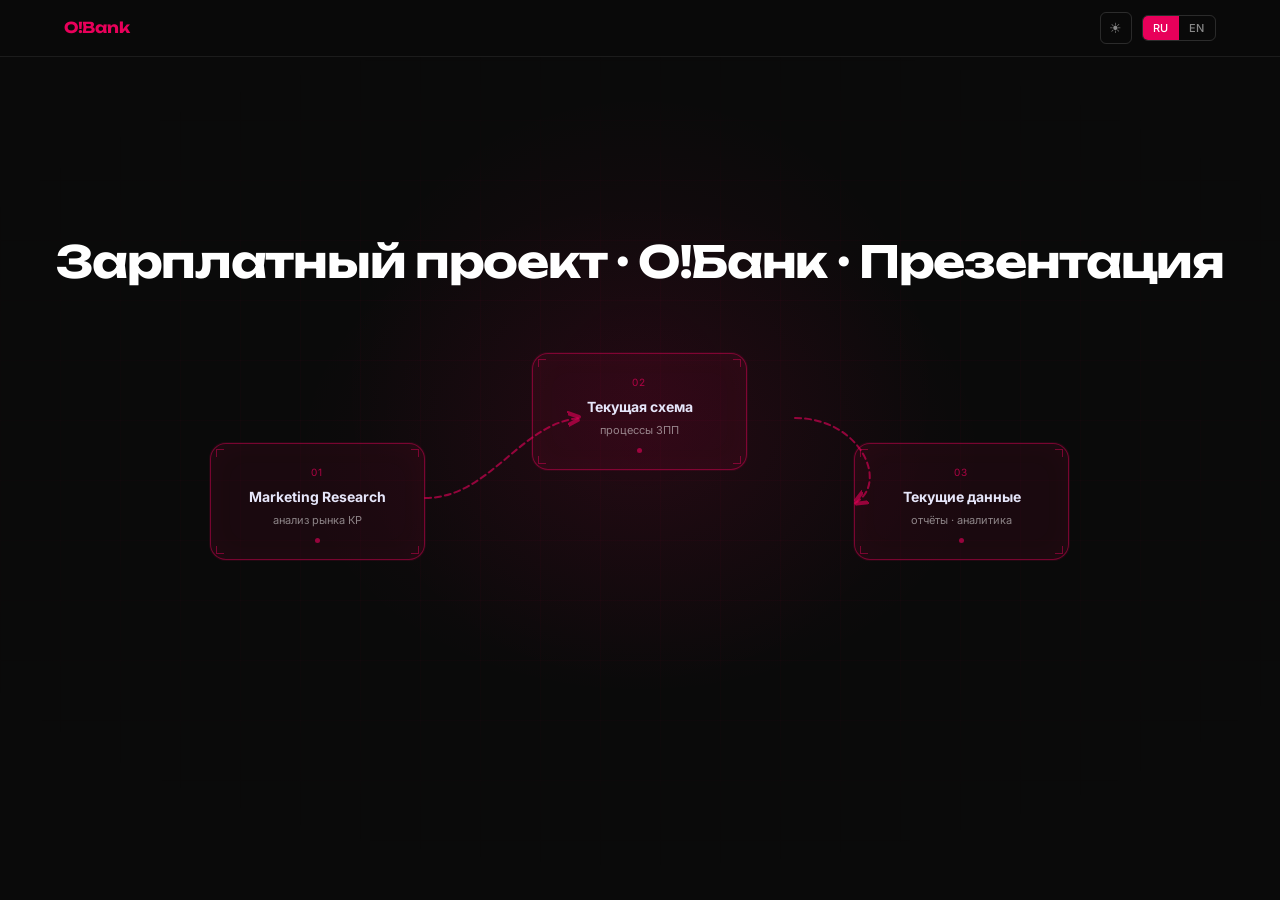
==== index.html @ 9a0919e8 "Update index.html" ====
<!DOCTYPE html>
<html lang="ru">
<head>
  <meta charset="UTF-8">
  <meta name="viewport" content="width=device-width, initial-scale=1.0">
  <title>О!Банк — Зарплатный проект</title>
  <link rel="stylesheet" href="style.css">
  <link rel="preconnect" href="https://fonts.googleapis.com">
  <link href="https://fonts.googleapis.com/css2?family=Unbounded:wght@400;500;700&family=Inter:wght@300;400;500&display=swap" rel="stylesheet">
</head>
<body>

<nav class="nav" id="nav">
  <div class="nav-inner">
    <a href="index.html" class="nav-logo">O!Bank</a>
    <div class="nav-controls">
      <button class="theme-btn" onclick="toggleTheme()" title="Toggle theme">
        <span class="theme-icon-dark">☀</span>
        <span class="theme-icon-light">☾</span>
      </button>
      <div class="lang-toggle">
        <button class="lang-btn active" data-lang="ru">RU</button>
        <button class="lang-btn" data-lang="en">EN</button>
      </div>
    </div>
  </div>
</nav>

<section class="hero" id="hero">
  <div class="hero-bg-grid"></div>
  <div class="holo-glow-bg"></div>

  <div class="holo-header">
    <h1 class="hero-title"
      data-ru="Зарплатный проект · О!Банк · Презентация"
      data-en="Payroll Project · O!Bank · Presentation">
      Зарплатный проект · О!Банк · Презентация
    </h1>
  </div>

  <div class="holo-canvas" style="width:860px;max-width:calc(100vw - 48px);height:340px;">
    <svg class="holo-svg" viewBox="0 0 860 340" preserveAspectRatio="xMidYMid meet">
      <defs>
        <marker id="harr" markerWidth="8" markerHeight="8" refX="6" refY="4" orient="auto">
          <path d="M0,1 L7,4 L0,7" stroke="rgba(232,0,90,0.7)" stroke-width="1.2" fill="none"/>
        </marker>
      </defs>
      <!-- 01 → 02 -->
      <path d="M 215,155 C 280,155 310,80 370,75"
            stroke="rgba(232,0,90,0.3)" stroke-width="1" fill="none" marker-end="url(#harr)"/>
      <!-- 02 → 03 -->
      <path d="M 585,75 C 650,75 680,140 645,160"
            stroke="rgba(232,0,90,0.3)" stroke-width="1" fill="none" marker-end="url(#harr)"/>
    </svg>

    <!-- 01 Marketing Research -->
    <div class="hc" onclick="location.href='marketing.html'" style="left:0px;top:100px;width:215px;">
      <div class="hc-scan"></div>
      <div class="hc-c hc-ctl"></div><div class="hc-c hc-ctr"></div>
      <div class="hc-c hc-cbl"></div><div class="hc-c hc-cbr"></div>
      <div class="hc-num">01</div>
      <div class="hc-title" data-ru="Marketing Research" data-en="Marketing Research">Marketing Research</div>
      <div class="hc-sub" data-ru="анализ рынка КР" data-en="market analysis">анализ рынка КР</div>
      <div class="hc-dot"></div>
    </div>

    <!-- 02 Текущая схема -->
    <div class="hc" onclick="location.href='scheme.html'" style="left:322px;top:10px;width:215px;">
      <div class="hc-scan"></div>
      <div class="hc-c hc-ctl"></div><div class="hc-c hc-ctr"></div>
      <div class="hc-c hc-cbl"></div><div class="hc-c hc-cbr"></div>
      <div class="hc-num">02</div>
      <div class="hc-title" data-ru="Текущая схема" data-en="Current Scheme">Текущая схема</div>
      <div class="hc-sub" data-ru="процессы ЗПП" data-en="payroll processes">процессы ЗПП</div>
      <div class="hc-dot" style="animation-delay:0.6s"></div>
    </div>

    <!-- 03 Текущие данные -->
    <div class="hc" onclick="location.href='current_data.html'" style="left:644px;top:100px;width:215px;">
      <div class="hc-scan"></div>
      <div class="hc-c hc-ctl"></div><div class="hc-c hc-ctr"></div>
      <div class="hc-c hc-cbl"></div><div class="hc-c hc-cbr"></div>
      <div class="hc-num">03</div>
      <div class="hc-title" data-ru="Текущие данные" data-en="Current Data">Текущие данные</div>
      <div class="hc-sub" data-ru="отчёты · аналитика" data-en="reports · analytics">отчёты · аналитика</div>
      <div class="hc-dot" style="animation-delay:1.2s"></div>
    </div>

  </div>
</section>

<script src="main.js"></script>
</body>
</html>
---- style.css ----
*, *::before, *::after { box-sizing: border-box; margin: 0; padding: 0; }

:root {
  --pink: #E8005A;
  --pink-dim: #b8004a;
  --dark: #0A0A0A;
  --dark2: #111111;
  --dark3: #1a1a1a;
  --gray: #888;
  --gray-light: #aaa;
  --border: rgba(255,255,255,0.08);
  --border-light: rgba(255,255,255,0.14);
  --green: #34d399;
  --green-soft: rgba(52,211,153,0.13);
  --green-border: rgba(52,211,153,0.35);
  --green-text: #6ee7b7;
  --orange: #f97316;
  --orange-soft: rgba(249,115,22,0.13);
  --orange-border: rgba(249,115,22,0.35);
  --orange-text: #fb923c;
  --font-display: 'Unbounded', sans-serif;
  --font-body: 'Inter', sans-serif;
  --radius: 12px;
  --radius-sm: 8px;
  --trans: 0.25s ease;
}

html { scroll-behavior: smooth; }
body { background: var(--dark); color: #e0e0e0; font-family: var(--font-body); font-size: 14px; line-height: 1.6; -webkit-font-smoothing: antialiased; transition: background 0.3s ease, color 0.3s ease; }

/* ===== LIGHT MODE ===== */
body.light-mode { background: #f0f0f2; color: #1a1a1a; }
body.light-mode .nav { background: rgba(255,255,255,0.92); border-bottom-color: rgba(0,0,0,0.1); }
body.light-mode .nav-logo { color: var(--pink); }
body.light-mode .lang-toggle { border-color: rgba(0,0,0,0.15); }
body.light-mode .lang-btn { color: #666; }
body.light-mode .lang-btn.active { background: var(--pink); color: #fff; }
body.light-mode .theme-btn { color: #555; border-color: rgba(0,0,0,0.15); }
body.light-mode .theme-btn:hover { color: #1a1a1a; border-color: rgba(0,0,0,0.3); }
body.light-mode .theme-icon-dark { display: none; }
body.light-mode .theme-icon-light { display: inline; }
body.light-mode .section { border-top-color: rgba(0,0,0,0.08); }
body.light-mode .section-title { color: #1a1a1a; }
body.light-mode .section-desc { color: #666; }
body.light-mode .section-num { color: var(--pink); }
body.light-mode .section-name { color: #888; }
body.light-mode .filter-btn { background: #fff; border-color: rgba(0,0,0,0.12); color: #555; }
body.light-mode .filter-btn:hover { border-color: rgba(0,0,0,0.25); color: #1a1a1a; }
body.light-mode .filter-btn.active { background: rgba(0,0,0,0.06); color: #1a1a1a; }
body.light-mode .sum-card { background: #ffffff; border-color: rgba(0,0,0,0.08); }
body.light-mode .sum-card-num { color: #1a1a1a; }
body.light-mode .sum-card-label { color: #888; }
body.light-mode .table-wrap { background: #ffffff; border-color: rgba(0,0,0,0.1); }
body.light-mode .compare-table th { background: rgba(0,0,0,0.02); color: #888; }
body.light-mode .compare-table th.th-ob { background: rgba(232,0,90,0.04); color: var(--pink); }
body.light-mode .compare-table td { color: #333; border-bottom-color: rgba(0,0,0,0.06); }
body.light-mode .td-param { color: #1a1a1a; }
body.light-mode .td-ob { background: rgba(232,0,90,0.03); color: #1a1a1a; border-left-color: rgba(232,0,90,0.2); }
body.light-mode .row-divider .td-divider { background: rgba(0,0,0,0.02); border-top-color: rgba(0,0,0,0.06); color: #999; }
body.light-mode .placeholder-msg { border-color: rgba(0,0,0,0.12); color: #999; }
body.light-mode .data-note { color: #999; }
body.light-mode .swift-body { background: rgba(232,0,90,0.01); }
body.light-mode .swift-codes-row { border-bottom-color: rgba(0,0,0,0.08); color: #888; }
body.light-mode .swift-codes-row b { color: #333; }
body.light-mode .swift-table th { background: rgba(0,0,0,0.02); color: #888; }
body.light-mode .swift-table td { color: #555; border-bottom-color: rgba(0,0,0,0.05); }
body.light-mode .swift-table td.td-ob { background: rgba(232,0,90,0.03); color: #333; }
body.light-mode .swift-table small { color: #999; }
body.light-mode .swift-none { color: #ccc !important; }
body.light-mode .row-swift:hover td { background: rgba(0,0,0,0.02) !important; }
body.light-mode .mode-advantage td.cell-best:not(.x) { text-shadow: none; color: #0a6640 !important; }
body.light-mode .mode-growth td:not(.cell-best):not(.td-param):not(.td-divider) { text-shadow: none; color: #7c3010 !important; }
body.light-mode .btn-nav { background: var(--pink) !important; }

.theme-icon-light { display: none; }
.theme-icon-dark { display: inline; }
body.light-mode .theme-icon-dark { display: none; }
body.light-mode .theme-icon-light { display: inline; }

/* ===== NAV ===== */
.nav { position: fixed; top: 0; left: 0; right: 0; z-index: 100; background: rgba(10,10,10,0.88); backdrop-filter: blur(16px); border-bottom: 0.5px solid var(--border); transition: all var(--trans); }
.nav.scrolled { border-bottom-color: var(--border-light); }
.nav-inner { max-width: 1200px; margin: 0 auto; padding: 0 24px; height: 56px; display: flex; align-items: center; justify-content: space-between; }
.nav-logo { font-family: var(--font-display); font-size: 15px; font-weight: 700; color: var(--pink); text-decoration: none; letter-spacing: -0.02em; }
.nav-controls { display: flex; align-items: center; gap: 10px; }
.theme-btn { background: none; border: 0.5px solid var(--border-light); color: var(--gray); font-size: 14px; width: 32px; height: 32px; border-radius: 6px; cursor: pointer; display: flex; align-items: center; justify-content: center; transition: all var(--trans); }
.theme-btn:hover { color: #fff; border-color: rgba(255,255,255,0.3); }
.lang-toggle { display: flex; border: 0.5px solid var(--border-light); border-radius: 6px; overflow: hidden; }
.lang-btn { background: none; border: none; color: var(--gray); font-size: 11px; font-weight: 500; font-family: var(--font-body); padding: 5px 10px; cursor: pointer; transition: all var(--trans); letter-spacing: 0.05em; }
.lang-btn:hover { color: #fff; }
.lang-btn.active { background: var(--pink); color: #fff; }

/* ===== HERO ===== */
.hero { position: relative; min-height: 100vh; display: flex; flex-direction: column; align-items: center; justify-content: center; overflow: hidden; padding: 100px 24px 80px; background: var(--dark); transition: background 0.3s ease; gap: 0; }
.hero-bg-grid { position: absolute; inset: 0; background-image: linear-gradient(rgba(232,0,90,0.03) 1px, transparent 1px), linear-gradient(90deg, rgba(232,0,90,0.03) 1px, transparent 1px); background-size: 60px 60px; mask-image: radial-gradient(ellipse 80% 60% at 50% 50%, black 30%, transparent 80%); transition: opacity 0.3s ease; }
.hero::before { content: ''; position: absolute; width: 600px; height: 600px; background: radial-gradient(circle, rgba(232,0,90,0.07) 0%, transparent 70%); top: 50%; left: 50%; transform: translate(-50%, -60%); pointer-events: none; }
.hero-tag { display: inline-block; font-size: 11px; letter-spacing: 0.12em; color: var(--pink); border: 0.5px solid rgba(232,0,90,0.4); border-radius: 20px; padding: 4px 14px; margin-bottom: 24px; text-transform: uppercase; }
.hero-title { font-family: var(--font-display); font-size: clamp(28px, 5vw, 44px); font-weight: 700; line-height: 1.15; letter-spacing: -0.03em; color: #fff; margin-bottom: 16px; }
.hero-sub { font-size: 14px; color: var(--gray); letter-spacing: 0.06em; margin-bottom: 36px; }
.hero-scroll-hint { position: absolute; bottom: 32px; left: 50%; transform: translateX(-50%); display: flex; flex-direction: column; align-items: center; gap: 8px; color: var(--gray); font-size: 11px; letter-spacing: 0.06em; }
.scroll-arrow { width: 1px; height: 32px; background: linear-gradient(var(--gray), transparent); animation: scrollPulse 2s ease-in-out infinite; }
@keyframes scrollPulse { 0%, 100% { opacity: 0.3; } 50% { opacity: 0.8; } }
.btn-primary { background: var(--pink); color: #fff; font-size: 13px; font-weight: 500; font-family: var(--font-body); padding: 11px 24px; border-radius: var(--radius-sm); text-decoration: none; transition: background var(--trans), transform var(--trans); }
.btn-primary:hover { background: var(--pink-dim); transform: translateY(-1px); }
.btn-secondary { color: var(--gray-light); font-size: 13px; font-weight: 500; padding: 11px 24px; border-radius: var(--radius-sm); border: 0.5px solid var(--border-light); text-decoration: none; transition: all var(--trans); }
.btn-secondary:hover { color: #fff; border-color: rgba(255,255,255,0.3); }

/* ===== SECTIONS ===== */
.section { padding: 80px 24px; border-top: 0.5px solid var(--border); }
.section-placeholder { min-height: 240px; display: flex; align-items: flex-start; }
.placeholder-msg { margin-top: 32px; font-size: 13px; color: var(--gray); border: 0.5px dashed var(--border-light); border-radius: var(--radius); padding: 32px 24px; text-align: center; width: 100%; letter-spacing: 0.04em; }
.container { max-width: 1200px; margin: 0 auto; }
.section-label { display: flex; align-items: center; gap: 10px; margin-bottom: 28px; }
.section-num { font-family: var(--font-display); font-size: 11px; color: var(--pink); letter-spacing: 0.08em; }
.section-name { font-size: 11px; color: var(--gray); letter-spacing: 0.1em; text-transform: uppercase; }
.section-head { margin-bottom: 32px; }
.section-title { font-family: var(--font-display); font-size: clamp(20px, 3vw, 30px); font-weight: 700; color: #fff; letter-spacing: -0.02em; line-height: 1.2; margin-bottom: 12px; }
.section-desc { font-size: 14px; color: var(--gray); max-width: 620px; line-height: 1.7; }

/* ===== FILTER BUTTONS ===== */
.filter-row { display: flex; gap: 8px; flex-wrap: wrap; margin-bottom: 28px; }
.filter-btn { background: var(--dark3); border: 0.5px solid var(--border-light); color: var(--gray-light); font-size: 12px; font-family: var(--font-body); font-weight: 500; padding: 8px 16px; border-radius: 20px; cursor: pointer; transition: all var(--trans); letter-spacing: 0.02em; }
.filter-btn:hover { border-color: rgba(255,255,255,0.3); color: #fff; }
.filter-btn.active { border-color: rgba(255,255,255,0.4); color: #fff; background: rgba(255,255,255,0.07); }
.filter-btn.green { border-color: var(--green-border); color: var(--green-text); }
.filter-btn.green:hover, .filter-btn.green.active { background: var(--green-soft); border-color: var(--green); color: #a7f3d0; }
.filter-btn.orange { border-color: var(--orange-border); color: var(--orange-text); }
.filter-btn.orange:hover, .filter-btn.orange.active { background: var(--orange-soft); border-color: var(--orange); color: #fed7aa; }

/* ===== MAGENTA FILTER BUTTON ===== */
.filter-btn.magenta { border-color: rgba(232,0,90,0.5); color: #ff6090; }
.filter-btn.magenta:hover, .filter-btn.magenta.active { background: rgba(232,0,90,0.15); border-color: var(--pink); color: #ff9ab8; }

/* ===== SUMMARY CARDS ===== */
.summary-cards { display: grid; grid-template-columns: repeat(4, 1fr); gap: 12px; margin-bottom: 32px; }
@media (max-width: 640px) { .summary-cards { grid-template-columns: repeat(2, 1fr); } }
.sum-card { background: var(--dark3); border: 0.5px solid var(--border); border-radius: var(--radius); padding: 16px; text-align: center; transition: border-color var(--trans); }
.sum-card:hover { border-color: var(--border-light); }
.sum-card.orange { display: none; }
.sum-card.blue { border-color: rgba(59,130,246,0.3); }
.sum-card-icon { font-size: 18px; margin-bottom: 6px; color: var(--pink); }
.sum-card.blue .sum-card-icon { color: #60a5fa; }
.sum-card.gray .sum-card-icon { color: var(--gray); }
.sum-card-num { font-family: var(--font-display); font-size: 28px; font-weight: 700; color: #fff; line-height: 1; margin-bottom: 4px; }
.sum-card-label { font-size: 11px; color: var(--gray); letter-spacing: 0.04em; }

/* ===== TABLE ===== */
.table-wrap { overflow-x: auto; border: 0.5px solid var(--border); border-radius: var(--radius); background: var(--dark2); }
.compare-table { width: 100%; border-collapse: collapse; min-width: 800px; }
.compare-table thead tr { border-bottom: 0.5px solid var(--border-light); }
.compare-table th { padding: 14px 16px; font-size: 11px; font-weight: 500; color: var(--gray); text-align: left; letter-spacing: 0.04em; text-transform: uppercase; background: rgba(255,255,255,0.02); white-space: nowrap; }
.compare-table th.th-param { width: 22%; }
.compare-table th.th-ob { color: var(--pink); background: rgba(232,0,90,0.05); }
.compare-table td { padding: 13px 16px; font-size: 13px; color: #bbb; border-bottom: 0.5px solid var(--border); vertical-align: middle; transition: background 0.3s ease, color 0.3s ease, opacity 0.3s ease, box-shadow 0.3s ease; }
.compare-table tr:last-child td { border-bottom: none; }
.td-param { color: #ddd; font-weight: 500; font-size: 12px; }
.td-ob { background: rgba(232,0,90,0.04); color: #ddd; font-weight: 500; border-left: 0.5px solid rgba(232,0,90,0.15); }

/* ===== FILTER MODES ===== */
.mode-advantage td:not(.td-param):not(.td-divider) { opacity: 0.72 !important; color: #999 !important; background: none !important; box-shadow: none !important; }
.mode-advantage td.td-param { opacity: 0.78 !important; color: #bbb !important; }
.mode-advantage td.cell-best:not(.x) { opacity: 1 !important; background: rgba(232,0,90,0.1) !important; color: #ff9ab8 !important; font-weight: 600 !important; position: relative; z-index: 4; box-shadow: 0 0 0 1px rgba(232,0,90,0.45), 0 4px 20px -4px rgba(232,0,90,0.2), inset 0 1px 0 rgba(232,0,90,0.1) !important; text-shadow: 0 0 18px rgba(232,0,90,0.2); }
.mode-growth td:not(.td-param):not(.td-divider) { opacity: 0.18 !important; color: #444 !important; background: none !important; box-shadow: none !important; }
.mode-growth td.td-param { opacity: 0.4 !important; color: #666 !important; }
.mode-growth td:not(.cell-best):not(.td-param):not(.td-divider) { opacity: 1 !important; background: var(--orange-soft) !important; color: #fed7aa !important; font-weight: 600 !important; position: relative; z-index: 4; box-shadow: 0 0 0 1px rgba(249,115,22,0.4), 0 4px 20px -4px rgba(249,115,22,0.25), inset 0 1px 0 rgba(249,115,22,0.1) !important; text-shadow: 0 0 18px rgba(249,115,22,0.15); }

/* ===== DIVIDER ===== */
.row-divider .td-divider { font-size: 10px; letter-spacing: 0.1em; text-transform: uppercase; color: var(--gray); text-align: center; padding: 8px; background: rgba(255,255,255,0.02); border-top: 0.5px solid var(--border); opacity: 1 !important; }

/* ===== SWIFT ===== */
.row-swift { cursor: pointer; transition: background var(--trans); }
.row-swift:hover td { background: rgba(255,255,255,0.03) !important; }
.row-swift.open .swift-arrow { transform: rotate(180deg); }
.swift-arrow { display: inline-block; margin-left: 6px; font-size: 12px; color: var(--pink); transition: transform 0.25s ease; }
.swift-body { padding: 0 !important; background: rgba(232,0,90,0.02); }
.swift-codes-row { display: grid; grid-template-columns: 22% 1fr 1fr 1fr 1fr 1fr; padding: 10px 16px; border-bottom: 0.5px solid var(--border); font-size: 11px; color: var(--gray); gap: 16px; }
.swift-codes-row b { color: #ddd; font-family: monospace; font-size: 11px; }
.swift-table { width: 100%; border-collapse: collapse; }
.swift-table th { padding: 10px 16px; font-size: 10px; font-weight: 500; color: var(--gray); text-align: left; letter-spacing: 0.06em; text-transform: uppercase; background: rgba(255,255,255,0.015); border-bottom: 0.5px solid var(--border); }
.swift-table th.th-ob { color: var(--pink); }
.swift-table td { padding: 10px 16px; font-size: 11px; color: #999; border-bottom: 0.5px solid rgba(255,255,255,0.04); vertical-align: top; line-height: 1.6; }
.swift-table td.td-ob { background: rgba(232,0,90,0.03); border-left: 0.5px solid rgba(232,0,90,0.1); color: #ccc; }
.swift-table small { color: #555; font-family: monospace; font-size: 10px; display: block; }
.swift-table tr:last-child td { border-bottom: none; }
.td-currency { font-weight: 500; color: #ddd; white-space: nowrap; width: 80px; }
.swift-none { color: #333 !important; }
.swift-unique { color: var(--green-text) !important; font-weight: 500; }

#compare-table.mode-advantage .row-swift td,
#compare-table.mode-growth .row-swift td,
#compare-table.mode-advantage .swift-expanded td,
#compare-table.mode-growth .swift-expanded td {
  opacity: 1 !important; background: transparent !important; color: #bbb !important; box-shadow: none !important; text-shadow: none !important;
}

/* ===== OTHER ===== */
.data-note { margin-top: 16px; font-size: 11px; color: var(--gray); padding-left: 4px; letter-spacing: 0.02em; }
::-webkit-scrollbar { width: 6px; height: 6px; }
::-webkit-scrollbar-track { background: var(--dark2); }
::-webkit-scrollbar-thumb { background: #333; border-radius: 3px; }
::-webkit-scrollbar-thumb:hover { background: #444; }

/* ===== HOLO NAV ===== */
.holo-glow-bg { position: absolute; width: 700px; height: 500px; background: radial-gradient(ellipse, rgba(232,0,90,0.06) 0%, transparent 70%); top: 50%; left: 50%; transform: translate(-50%,-50%); pointer-events: none; }
.holo-header { text-align: center; z-index: 1; margin-bottom: 40px; }
.holo-canvas { position: relative; width: 860px; max-width: calc(100vw - 48px); height: 430px; z-index: 1; }
.holo-svg { position: absolute; inset: 0; width: 100%; height: 100%; pointer-events: none; }
.holo-svg path { stroke-width: 2px; stroke: rgba(232, 0, 90, 0.6); stroke-dasharray: 6 4; stroke-linecap: round; animation: flowAnim 18s linear infinite; filter: none; }
@keyframes flowAnim { from { stroke-dashoffset: 0; } to { stroke-dashoffset: -300; } }

.hc { position: absolute; width: 185px; border: 1px solid rgba(232,0,90,0.45); border-radius: 16px; padding: 20px 16px 16px; cursor: pointer; transition: all 0.35s ease; background: rgba(232,0,90,0.07); overflow: hidden; text-align: center; box-shadow: 0 0 0 1px rgba(232,0,90,0.1), inset 0 0 30px rgba(232,0,90,0.04); }
.hc::before { content: ''; position: absolute; inset: 0; border-radius: 16px; opacity: 0; transition: opacity 0.35s; background: radial-gradient(ellipse at 50% 0%, rgba(232,0,90,0.25) 0%, transparent 75%); }
.hc::after { content: ''; position: absolute; left: -100%; top: 0; width: 50%; height: 100%; background: linear-gradient(90deg, transparent, rgba(232,0,90,0.12), transparent); transition: left 0.55s ease; pointer-events: none; }
.hc:hover { border-color: rgba(232,0,90,0.8); background: rgba(232,0,90,0.12); box-shadow: 0 10px 30px -10px rgba(232,0,90,0.3); transform: translateY(-4px); }
.hc-scan { position: absolute; left: 0; right: 0; height: 1px; background: linear-gradient(90deg, transparent, rgba(232,0,90,0.6), transparent); top: -2px; opacity: 0; pointer-events: none; }
@keyframes hcscan { 0% { top: 0; opacity: 0; } 10% { opacity: 1; } 90% { opacity: 1; } 100% { top: 100%; opacity: 0; } }
.hc-c { position: absolute; width: 8px; height: 8px; border-color: rgba(232,0,90,0.45); border-style: solid; transition: border-color 0.3s; }
.hc-ctl { top: 5px; left: 5px; border-width: 1px 0 0 1px; }
.hc-ctr { top: 5px; right: 5px; border-width: 1px 1px 0 0; }
.hc-cbl { bottom: 5px; left: 5px; border-width: 0 0 1px 1px; }
.hc-cbr { bottom: 5px; right: 5px; border-width: 0 1px 1px 0; }
.hc-num { font-size: 10px; color: rgba(232,0,90,0.7); letter-spacing: 0.16em; margin-bottom: 8px; transition: color 0.3s; }
.hc-title { font-size: 14px; font-weight: 700; color: rgba(230,230,250,1); line-height: 1.3; margin-bottom: 6px; transition: color 0.3s; }
.hc-sub { font-size: 11px; color: rgba(255,255,255,0.5); }
.hc-dot { width: 5px; height: 5px; border-radius: 50%; background: rgba(232,0,90,0.6); margin: 8px auto 0; animation: hcdot 2s ease-in-out infinite; }
@keyframes hcdot { 0%, 100% { opacity: 0.35; } 50% { opacity: 1; box-shadow: 0 0 8px rgba(232,0,90,0.8); } }

body.light-mode .hero { background: #0A0A0A !important; }
body.light-mode .hero-title { color: #fff !important; }
body.light-mode .hero-tag { background: transparent !important; }
body.light-mode .hc { background: rgba(232,0,90,0.08); }

/* ===== BOTTOM NAV BUTTONS ===== */
.bottom-nav { display: flex; align-items: center; justify-content: center; gap: 16px; margin-top: 48px; padding-top: 40px; border-top: 0.5px solid var(--border); }
.btn-nav { display: inline-flex; align-items: center; justify-content: center; gap: 8px; background: var(--pink); color: #fff; font-size: 0.88rem; font-weight: 600; padding: 13px 28px; border-radius: var(--radius-sm); text-decoration: none; white-space: nowrap; transition: background var(--trans), transform var(--trans); letter-spacing: 0.02em; flex: 1; max-width: 300px; text-align: center; font-family: var(--font-body); }
.btn-nav:hover { background: var(--pink-dim); transform: translateY(-1px); }

/* ===== BANK NAME COLORS IN HEADER ===== */
.compare-table thead tr th span.th-bakai-1  { color: #5b6ec8 !important; text-transform: none; display: inline !important; }
.compare-table thead tr th span.th-bakai-2  { color: #88254f !important; text-transform: none; display: inline !important; }
.compare-table thead tr th span.th-demir    { color: #ce1e2c !important; text-transform: none; display: inline !important; }
.compare-table thead tr th span.th-mbank-1  { color: #fabf00 !important; text-transform: none; display: inline !important; }
.compare-table thead tr th span.th-mbank-2  { color: #009778 !important; text-transform: none; display: inline !important; }
.compare-table thead tr th span.th-optima   { color: #ec1c24 !important; text-transform: none; display: inline !important; }
.compare-table thead tr th span.th-obank    { color: #f0047f !important; text-transform: none; display: inline !important; }

/* фон под заголовками банков */




/* force th to not override child span colors */
.compare-table thead tr th:not(.th-param):not(.th-ob) { color: transparent; text-transform: none; }
.compare-table thead tr th:not(.th-param):not(.th-ob) span { opacity: 1; }
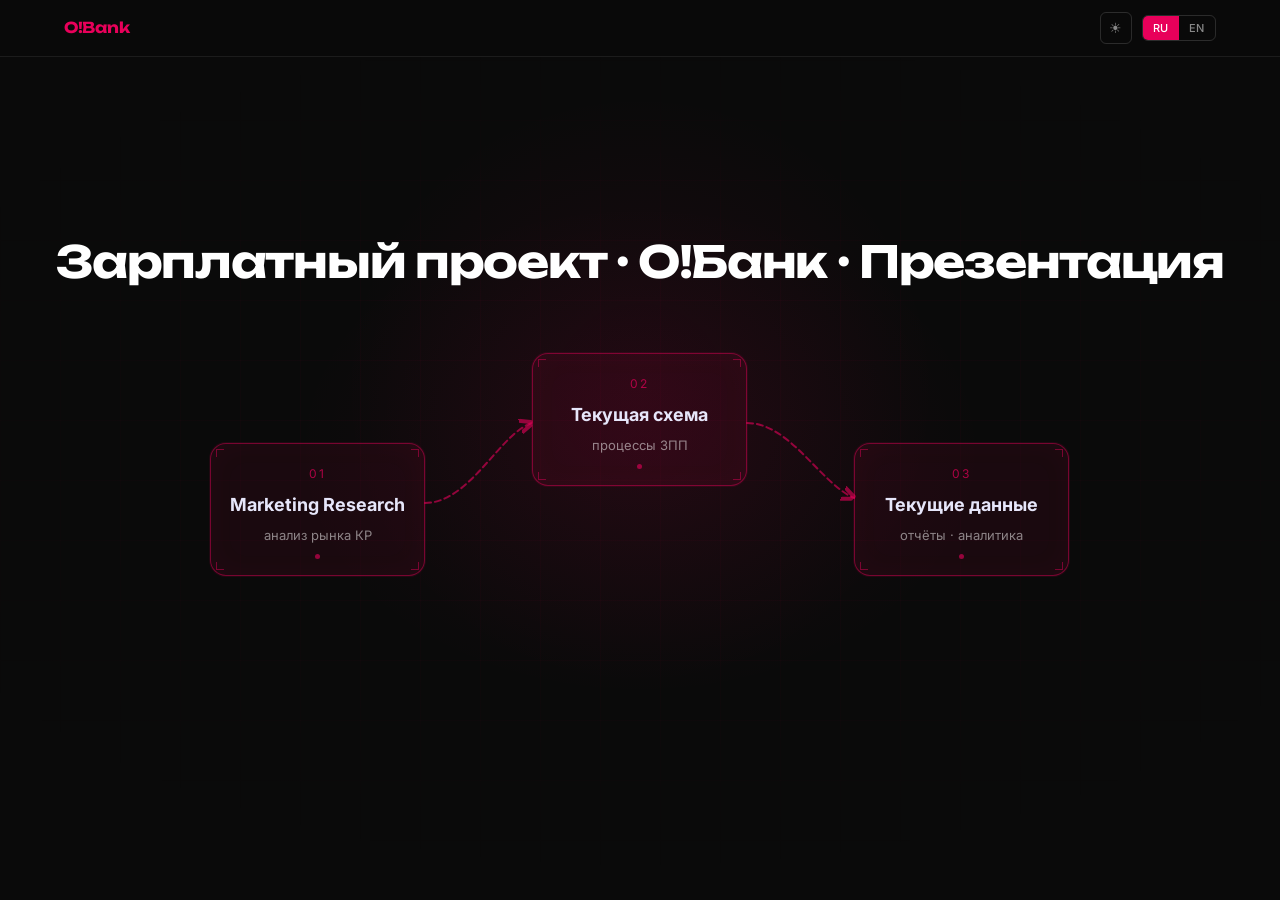
==== commit 1d03a67f: "Update index.html" ====
--- a/index.html
+++ b/index.html
@@ -45,11 +45,11 @@
           <path d="M0,1 L7,4 L0,7" stroke="rgba(232,0,90,0.7)" stroke-width="1.2" fill="none"/>
         </marker>
       </defs>
-      <!-- 01 → 02 -->
-      <path d="M 215,155 C 280,155 310,80 370,75"
+      <!-- 01 правый край → 02 левый край -->
+      <path d="M 215,160 C 260,160 290,90 322,80"
             stroke="rgba(232,0,90,0.3)" stroke-width="1" fill="none" marker-end="url(#harr)"/>
-      <!-- 02 → 03 -->
-      <path d="M 585,75 C 650,75 680,140 645,160"
+      <!-- 02 правый край → 03 левый край -->
+      <path d="M 537,80 C 580,80 610,140 644,155"
             stroke="rgba(232,0,90,0.3)" stroke-width="1" fill="none" marker-end="url(#harr)"/>
     </svg>
 
--- a/style.css
+++ b/style.css
@@ -219,9 +219,9 @@
 .hc-ctr { top: 5px; right: 5px; border-width: 1px 1px 0 0; }
 .hc-cbl { bottom: 5px; left: 5px; border-width: 0 0 1px 1px; }
 .hc-cbr { bottom: 5px; right: 5px; border-width: 0 1px 1px 0; }
-.hc-num { font-size: 10px; color: rgba(232,0,90,0.7); letter-spacing: 0.16em; margin-bottom: 8px; transition: color 0.3s; }
-.hc-title { font-size: 14px; font-weight: 700; color: rgba(230,230,250,1); line-height: 1.3; margin-bottom: 6px; transition: color 0.3s; }
-.hc-sub { font-size: 11px; color: rgba(255,255,255,0.5); }
+.hc-num { font-size: 12px; color: rgba(232,0,90,0.7); letter-spacing: 0.16em; margin-bottom: 10px; transition: color 0.3s; }
+.hc-title { font-size: 18px; font-weight: 700; color: rgba(230,230,250,1); line-height: 1.3; margin-bottom: 8px; transition: color 0.3s; }
+.hc-sub { font-size: 13px; color: rgba(255,255,255,0.5); }
 .hc-dot { width: 5px; height: 5px; border-radius: 50%; background: rgba(232,0,90,0.6); margin: 8px auto 0; animation: hcdot 2s ease-in-out infinite; }
 @keyframes hcdot { 0%, 100% { opacity: 0.35; } 50% { opacity: 1; box-shadow: 0 0 8px rgba(232,0,90,0.8); } }
 
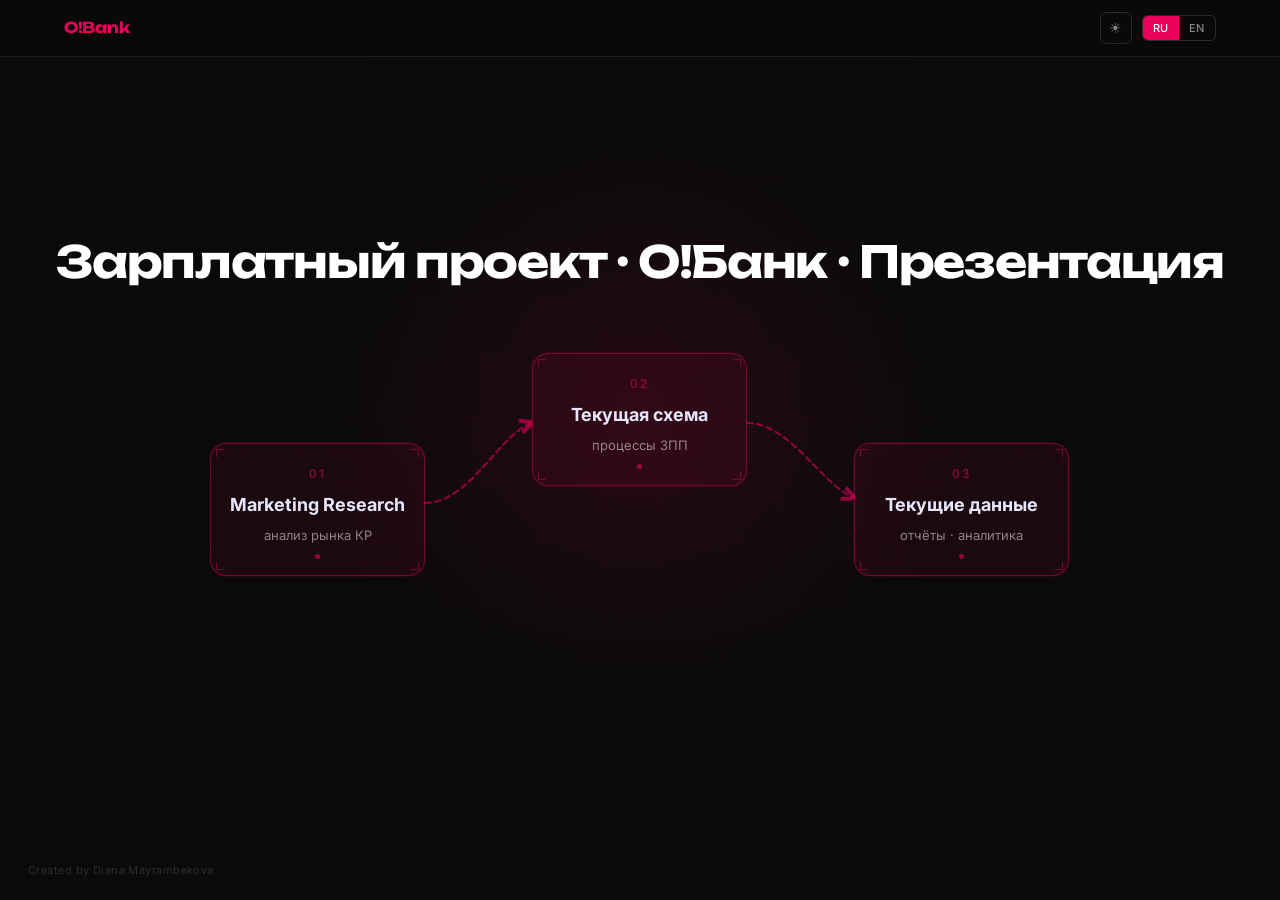
==== commit efafc25f: "Update index.html" ====
--- a/index.html
+++ b/index.html
@@ -89,6 +89,8 @@
   </div>
 </section>
 
+<div style="position:fixed;bottom:20px;left:28px;font-family:'Inter',sans-serif;font-size:11px;color:rgba(255,255,255,0.15);letter-spacing:0.04em;pointer-events:none;">Created by Diana Mayrambekova</div>
+
 <script src="main.js"></script>
 </body>
 </html>
--- a/style.css
+++ b/style.css
@@ -225,9 +225,9 @@
 .hc-dot { width: 5px; height: 5px; border-radius: 50%; background: rgba(232,0,90,0.6); margin: 8px auto 0; animation: hcdot 2s ease-in-out infinite; }
 @keyframes hcdot { 0%, 100% { opacity: 0.35; } 50% { opacity: 1; box-shadow: 0 0 8px rgba(232,0,90,0.8); } }
 
-body.light-mode .hero { background: #0A0A0A !important; }
-body.light-mode .hero-title { color: #fff !important; }
-body.light-mode .hero-tag { background: transparent !important; }
+body.light-mode .hero { background: #f0f0f2; }
+body.light-mode .hero-title { color: #1a1a1a; }
+body.light-mode .hero-tag { background: transparent; }
 body.light-mode .hc { background: rgba(232,0,90,0.08); }
 
 /* ===== BOTTOM NAV BUTTONS ===== */
@@ -252,3 +252,8 @@
 /* force th to not override child span colors */
 .compare-table thead tr th:not(.th-param):not(.th-ob) { color: transparent; text-transform: none; }
 .compare-table thead tr th:not(.th-param):not(.th-ob) span { opacity: 1; }
+
+body.light-mode .hc { background: rgba(232,0,90,0.06); border-color: rgba(232,0,90,0.3); }
+body.light-mode .hc-title { color: #1a1a1a; }
+body.light-mode .hc-sub { color: rgba(0,0,0,0.5); }
+body.light-mode .hero-bg-grid { opacity: 0.4; }
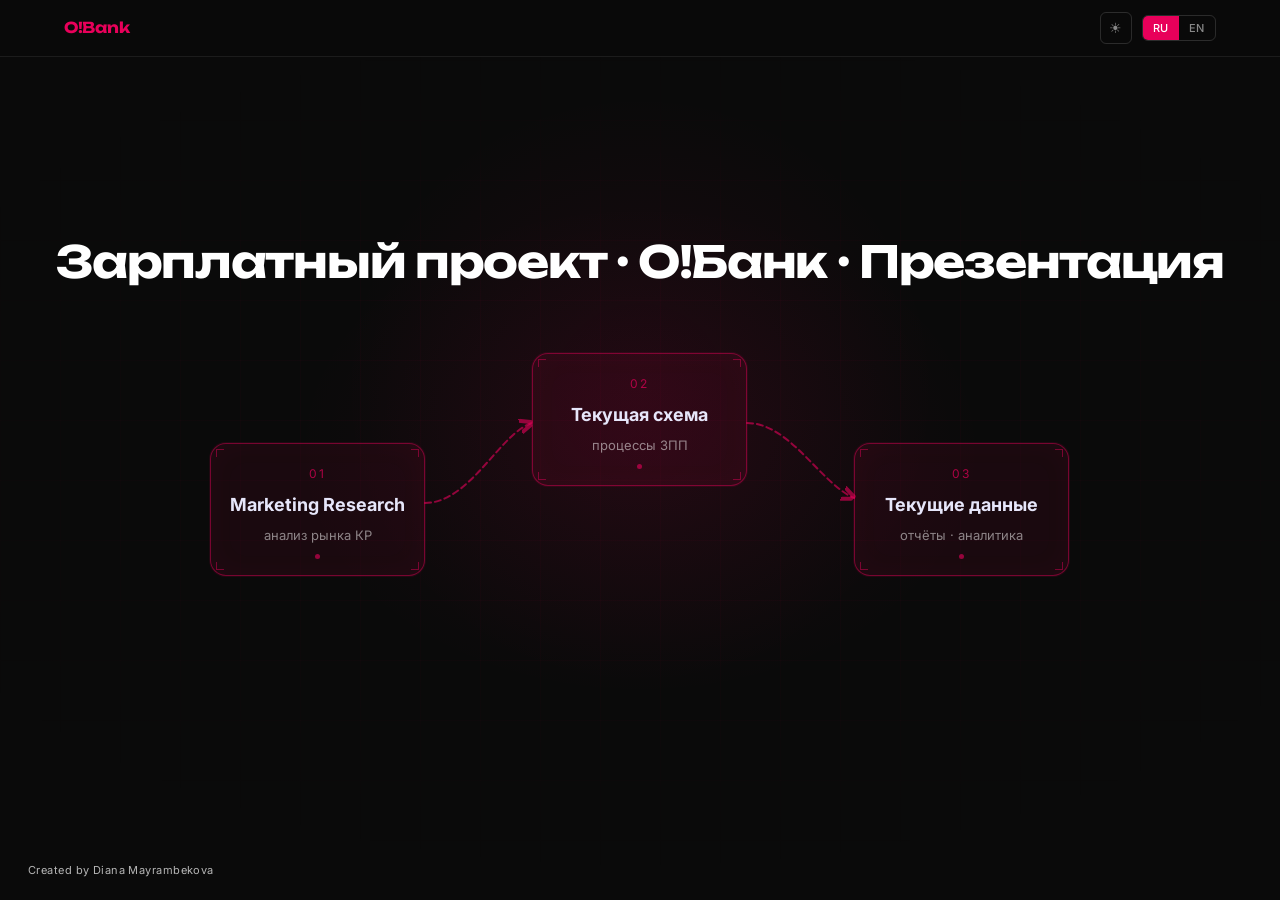
==== commit f4f27bfe: "Update index.html" ====
--- a/index.html
+++ b/index.html
@@ -89,7 +89,7 @@
   </div>
 </section>
 
-<div style="position:fixed;bottom:20px;left:28px;font-family:'Inter',sans-serif;font-size:11px;color:rgba(255,255,255,0.15);letter-spacing:0.04em;pointer-events:none;">Created by Diana Mayrambekova</div>
+<div style="position:fixed;bottom:20px;left:28px;font-family:'Inter',sans-serif;font-size:11px;color:rgba(255,255,255,0.7);letter-spacing:0.04em;pointer-events:none;">Created by Diana Mayrambekova</div>
 
 <script src="main.js"></script>
 </body>
